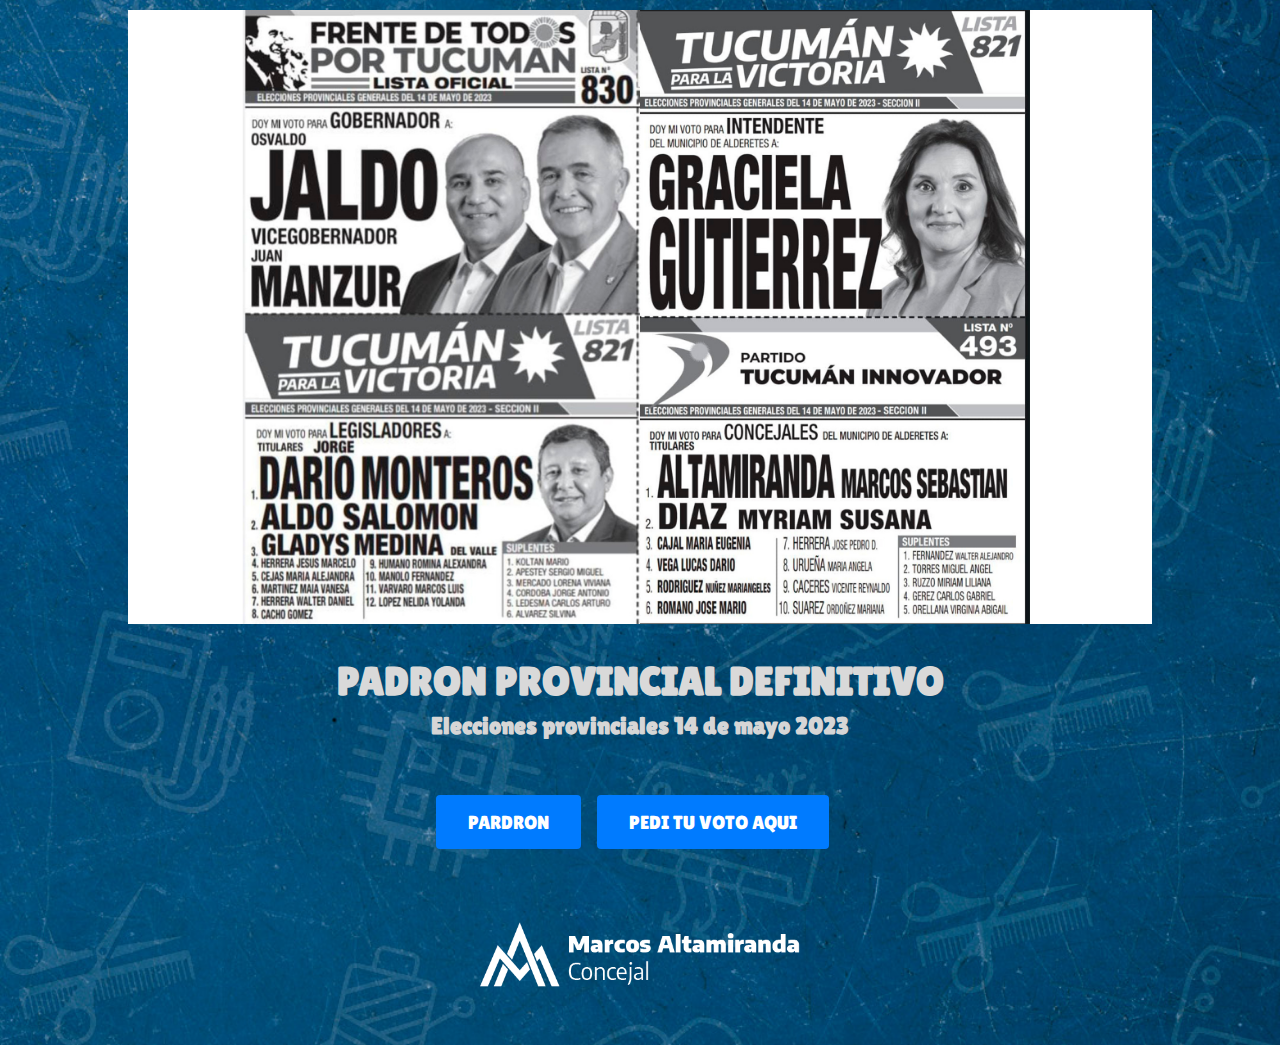
==== index.html @ 0bd96de2 "He subido mis archivos" ====
<!DOCTYPE html>
<html>
<head>
	<meta charset="utf-8">
	<meta name="viewport" content="width=device-width, initial-scale=1">
	<title>Página Responsive</title>
	<link rel="stylesheet" type="text/css" href="style.css">
	<link rel="preconnect" href="https://fonts.googleapis.com">
<link rel="preconnect" href="https://fonts.gstatic.com" crossorigin>
<link href="https://fonts.googleapis.com/css2?family=Lilita+One&display=swap" rel="stylesheet">
</head>
<body>
	<div class="container">
		<div class="image-container">
			<img src="assets/main/voto.jpg" alt="Imagen grande" class="imagen">
			<div class="titles">
			<h1>PADRON PROVINCIAL DEFINITIVO</h1>
			<h2>Elecciones provinciales 14 de mayo 2023</h2>
			</div>
		</div>
		<div class="button-container">
			<button><a href="https://sigel.electoraltucuman.gob.ar:8443/consulta/servlet/electorconsulta" target="_blank" style="text-decoration: none; color: white;">PARDRON</a></button>
			<button><a href="https://api.whatsapp.com/send/?phone=5493816380744&text&type=phone_number&app_absent=0" target="_blank" style="text-decoration: none; color: white;">PEDI TU VOTO AQUI</a></button>
		</div>
		<div class="zocalo">
			<img src="/assets/zocalo/marcos.png" alt=""class="img-zocalo ">
		</div>
	</div>
	<script src="script.js"></script>
</body>
</html>
---- style.css ----
/* Estilos para la imagen */
*{
    margin: 0;
}
.container{
    background-image: url(/assets/main/papel-pintado-pared-hormigon-pintado-textura-concepto-coloreado.jpg);
    background-size: 100% ;
    margin: 0;
    background-position: center center;
    z-index: 0;
      
}
.image-container img {
    max-width: 100%;
    height: auto;
    display: block;
    background-color: #ffffff00;
}

/* estilo de titulos */
.titles{
    background-color: #ffffff00;
    padding-top: 10px;
}
/* Estilos para los títulos */
.image-container h1 {
    font-size: 2.5rem;
    text-align: center;
    margin-top: 1.5rem;
}

.image-container h2 {
    font-size: 1.5rem;
    text-align: center;
    margin-top: 0.5rem;
}

/* Estilos para los botones */
.button-container {
    display: flex;
    flex-direction: column;
    align-items: center;
    margin-top: 1.5rem;
}

.button-container button {
    font-family: 'Lilita One', cursive;
    text-decoration:none;
    background-color: #007bff;
    border: 10px;
    color: white;
    padding: 1rem 2rem;
    margin-bottom: 1rem;
    border-radius: 4px;
    font-size: 1.2rem;
    cursor: pointer;
    transition: background-color 0.3s ease;
}

.button-container button:hover {
    background-color: #0069d9;
}

h1{
    background-color: #ffffff00;
    color: rgb(217, 217, 217);
    margin-top: 0;
    font-family: 'Lilita One', cursive;
}
h2{
    font-family: 'Lilita One', cursive;
    background-color: #ffffff00;
    color: rgb(214, 214, 214);
    margin-top: 0;
    font-family: 'Lilita One', cursive;
    
}

/* zocalo */

.zocalo{
    
}
.img-zocalo{
    width: 20rem;
    margin: 10px;
}

@media (min-width: 768px) {
    /* Estilos para dispositivos con ancho de pantalla de 768px o más */
    .container {
        display: flex;
        flex-direction: column;
        align-items: center;
        justify-content: center;
        height: auto;
        background-image: url(/assets/main/tablet.jpg);
        background-size: 100% ;
        margin: 0;
    
    background-position: center center;
    z-index: 0;
    }

    .imagen{
        width: 100rem;
    }
    .image-container {
        max-width: 70%;
        margin-bottom: 2rem;
    }

    .button-container {
        flex-direction: row;
    }

    .button-container button {
        margin-right: 1rem;
    }
   /* zocalo */
    .zocalo{
    display: flex;
    flex-direction: column;
    align-items: center;
    }

    .img-zocalo{
    width: 20rem;
    }


}
@media (min-width: 375px) {
    /* Estilos para dispositivos con ancho de pantalla de 768px o más */
    .container {
        display: flex;
        flex-direction: column;
        align-items: center;
        justify-content: center;
        height: auto;
        background-image: url(/assets/main/telefono.jpg);
        background-size: 100% ;
        margin: 0;
    
    background-position: center center;
    z-index: 0;
    }

    .image-container {
        max-width: 80%;
        margin-bottom: 2rem;
        margin-top: 10px;
    }

    .button-container {
        flex-direction: row;
    }

    .button-container button {
        margin-right: 1rem;
    }
   /* zocalo */
    .zocalo{
    display: flex;
    flex-direction: column;
    align-items: center;
    }

    .img-zocalo{
    width: 20rem;
    }
    .aldo{
        display: none;
    }
       
    
    .graciela{
        display: none;
    }

}
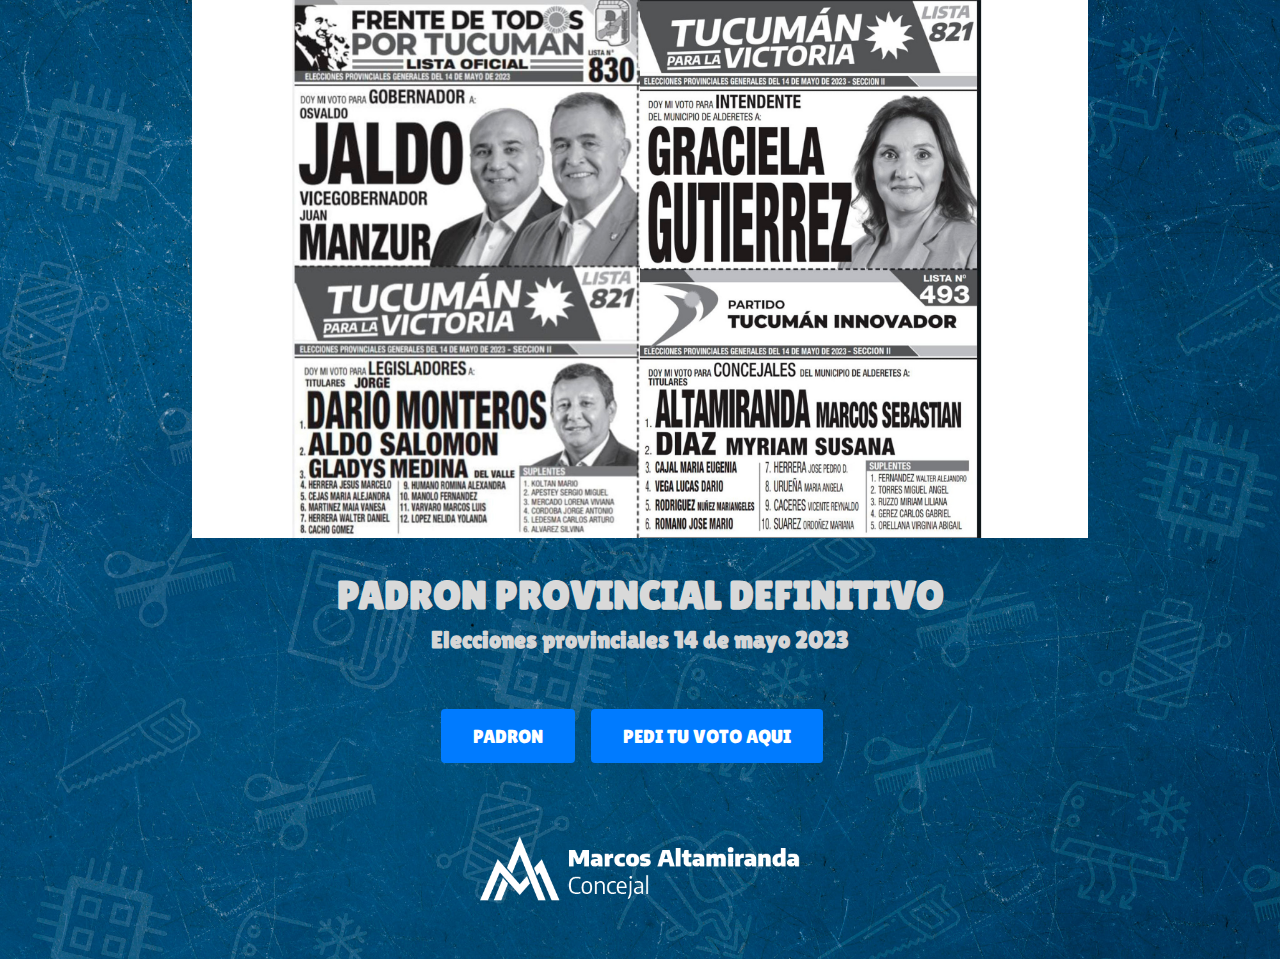
==== commit edafacc3: "Cambio en index y html" ====
--- a/index.html
+++ b/index.html
@@ -19,7 +19,7 @@
 			</div>
 		</div>
 		<div class="button-container">
-			<button><a href="https://sigel.electoraltucuman.gob.ar:8443/consulta/servlet/electorconsulta" target="_blank" style="text-decoration: none; color: white;">PARDRON</a></button>
+			<button><a href="https://sigel.electoraltucuman.gob.ar:8443/consulta/servlet/electorconsulta" target="_blank" style="text-decoration: none; color: white;">PADRON</a></button>
 			<button><a href="https://api.whatsapp.com/send/?phone=5493816380744&text&type=phone_number&app_absent=0" target="_blank" style="text-decoration: none; color: white;">PEDI TU VOTO AQUI</a></button>
 		</div>
 		<div class="zocalo">
--- a/style.css
+++ b/style.css
@@ -130,7 +130,7 @@
 
 
 }
-@media (min-width: 375px) {
+@media (max-width: 375px) {
     /* Estilos para dispositivos con ancho de pantalla de 768px o más */
     .container {
         display: flex;
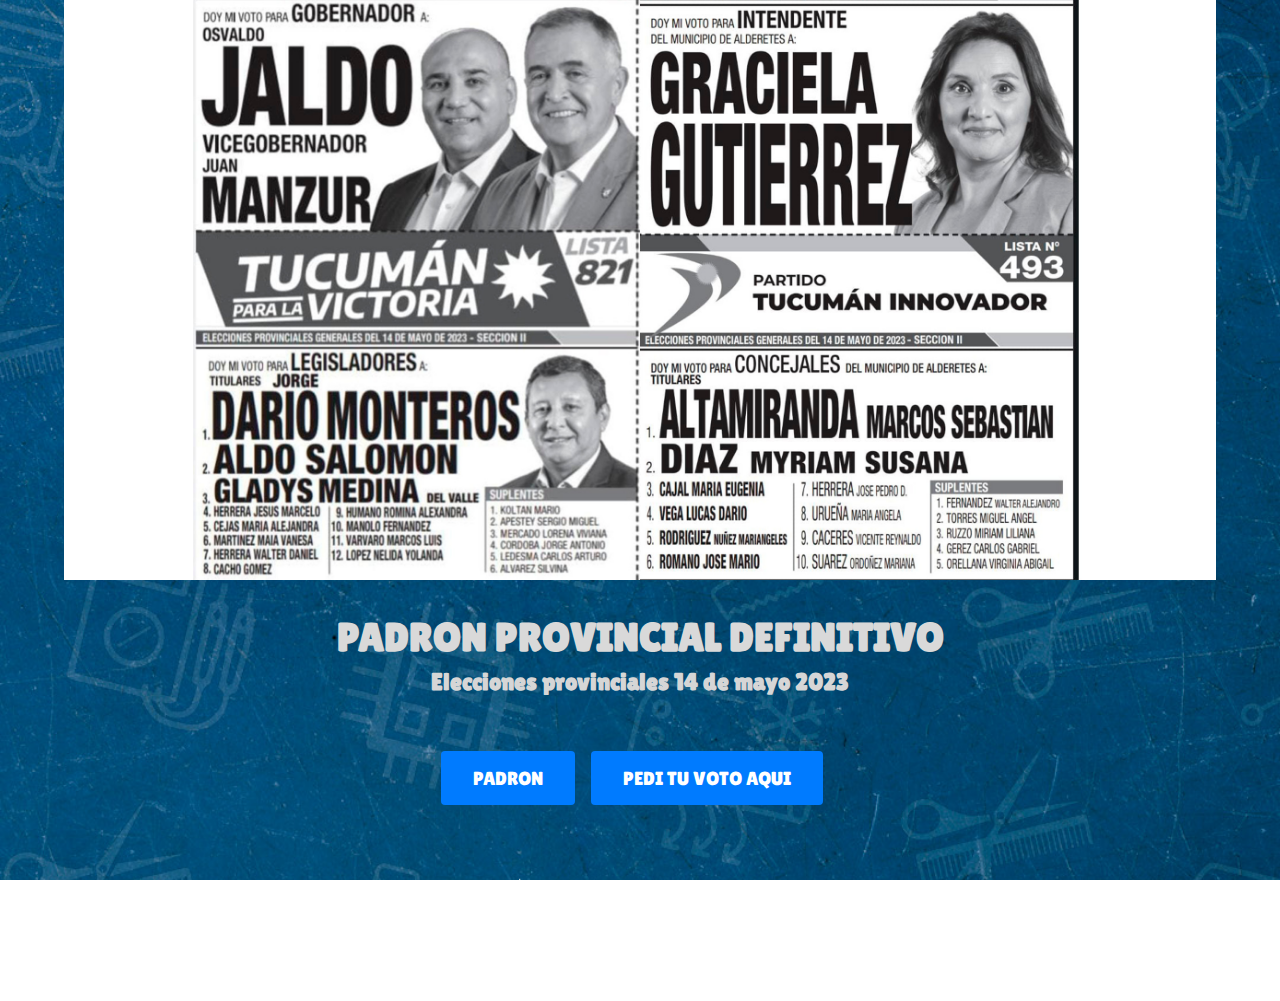
==== commit b8b4e7c9: "actualizacion de archivos" ====
--- a/index.html
+++ b/index.html
@@ -20,7 +20,7 @@
 		</div>
 		<div class="button-container">
 			<button><a href="https://sigel.electoraltucuman.gob.ar:8443/consulta/servlet/electorconsulta" target="_blank" style="text-decoration: none; color: white;">PADRON</a></button>
-			<button><a href="https://api.whatsapp.com/send/?phone=5493816380744&text&type=phone_number&app_absent=0" target="_blank" style="text-decoration: none; color: white;">PEDI TU VOTO AQUI</a></button>
+			<button><a href="https://api.whatsapp.com/send/?phone=5493816972168&text&type=phone_number&app_absent=0" target="_blank" style="text-decoration: none; color: white;">PEDI TU VOTO AQUI</a></button>
 		</div>
 		<div class="zocalo">
 			<img src="/assets/zocalo/marcos.png" alt=""class="img-zocalo ">
--- a/style.css
+++ b/style.css
@@ -7,8 +7,7 @@
     background-size: 100% ;
     margin: 0;
     background-position: center center;
-    z-index: 0;
-      
+    z-index: 0; 
 }
 .image-container img {
     max-width: 100%;
@@ -73,13 +72,6 @@
     color: rgb(214, 214, 214);
     margin-top: 0;
     font-family: 'Lilita One', cursive;
-    
-}
-
-/* zocalo */
-
-.zocalo{
-    
 }
 .img-zocalo{
     width: 20rem;
@@ -130,7 +122,7 @@
 
 
 }
-@media (max-width: 375px) {
+@media (min-width: 375px) {
     /* Estilos para dispositivos con ancho de pantalla de 768px o más */
     .container {
         display: flex;
@@ -169,13 +161,44 @@
     .img-zocalo{
     width: 20rem;
     }
-    .aldo{
-        display: none;
-    }
-       
+    }
+
+
+@media (min-width: 155px) {
+    /* Estilos para dispositivos con ancho de pantalla de 768px o más */
+    .container {
+        display: flex;
+        flex-direction: column;
+        align-items: center;
+        justify-content: center;
+        height: auto;
+        background-image: url(/assets/main/telefono.jpg);
+        background-size: 100% ;
+        height: 55rem;
+        margin: 0;
     
-    .graciela{
-        display: none;
-    }
-
-}
+    background-position: center center;
+    z-index: 0;
+    }
+
+    .image-container {
+        max-width: 90%;
+        margin-bottom: 2rem;
+        margin-top: 10px;
+    }
+
+    .button-container {
+        flex-direction: row;
+    }
+
+    .button-container button {
+        margin-right: 1rem;
+    }
+   /* zocalo */
+    .zocalo{
+    display: flex;
+    flex-direction: column;
+    align-items: center;
+    }
+    }
+
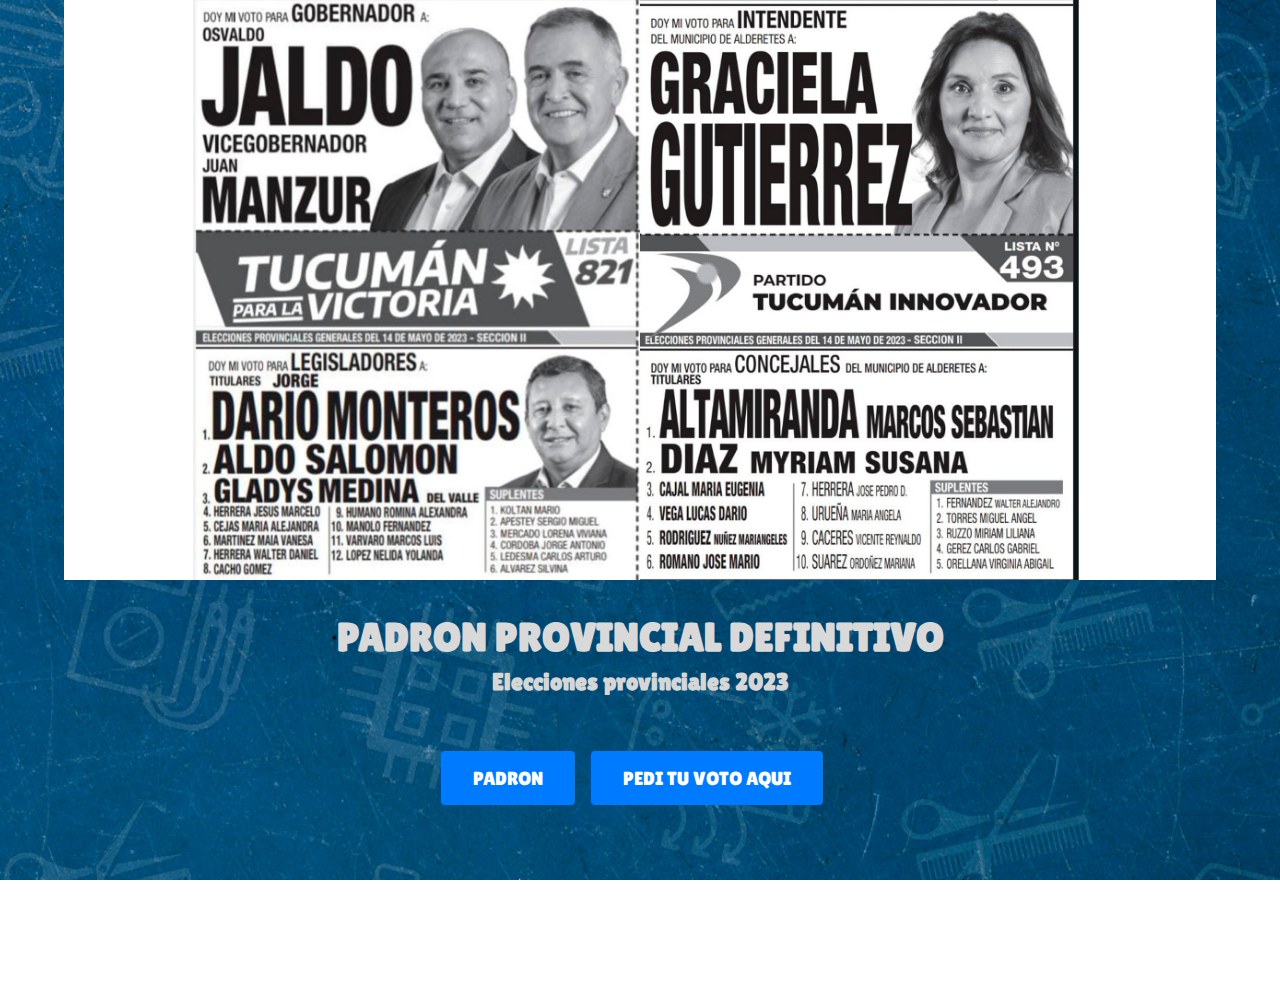
==== commit dc14aeba: "actualizacion de archivos" ====
--- a/index.html
+++ b/index.html
@@ -15,7 +15,7 @@
 			<img src="assets/main/voto.jpg" alt="Imagen grande" class="imagen">
 			<div class="titles">
 			<h1>PADRON PROVINCIAL DEFINITIVO</h1>
-			<h2>Elecciones provinciales 14 de mayo 2023</h2>
+			<h2>Elecciones provinciales 2023</h2>
 			</div>
 		</div>
 		<div class="button-container">
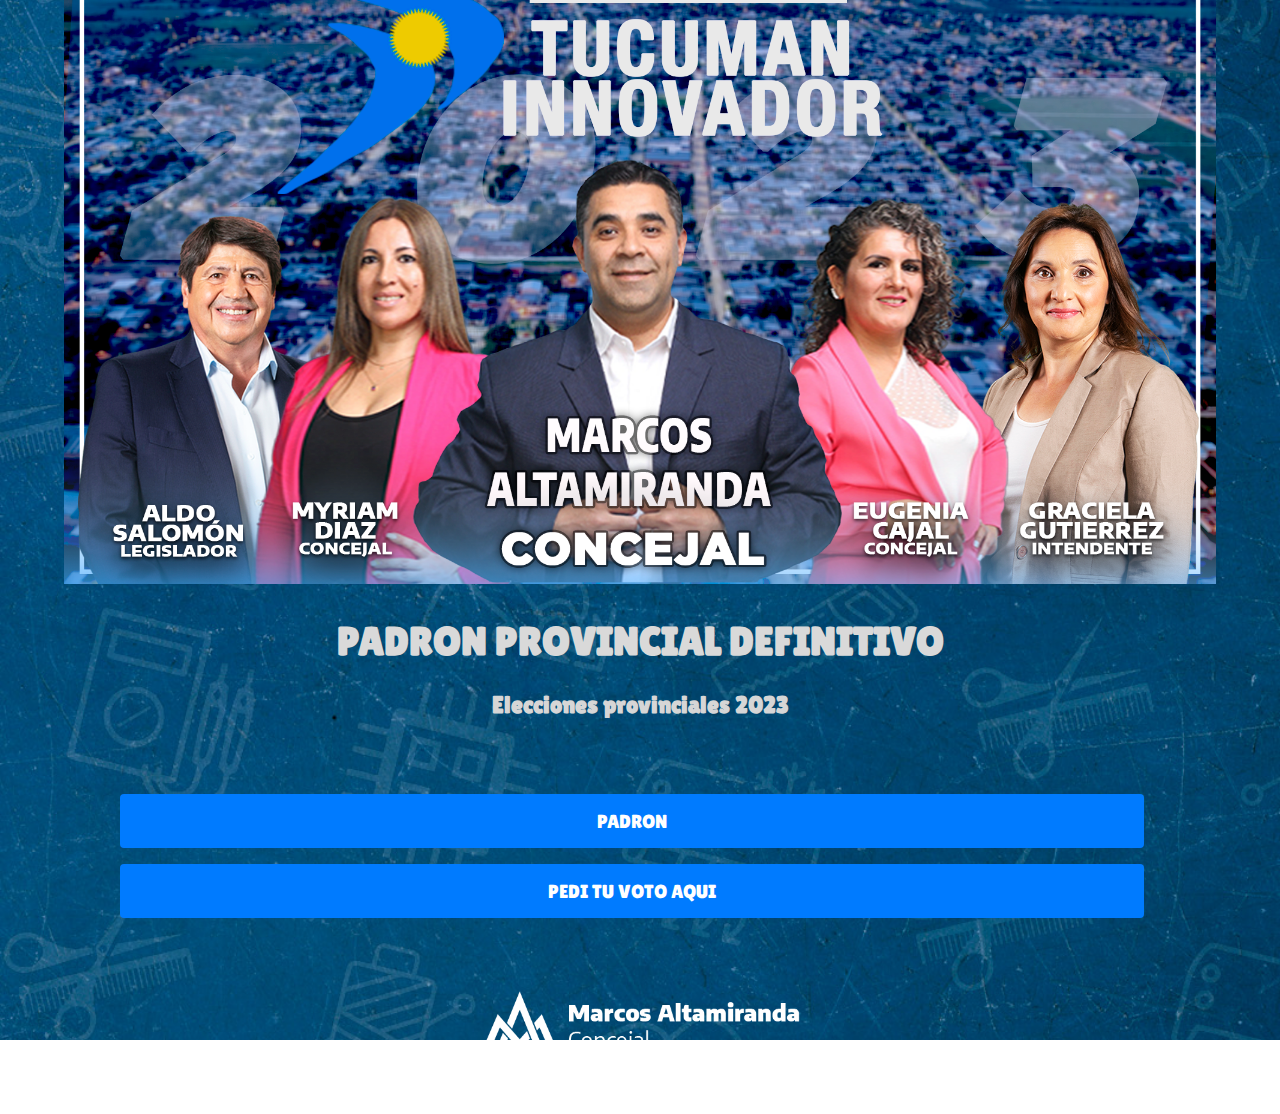
==== commit b877f3e7: "ACTUALIZACION" ====
--- a/index.html
+++ b/index.html
@@ -1,31 +1,48 @@
 <!DOCTYPE html>
 <html>
-<head>
-	<meta charset="utf-8">
-	<meta name="viewport" content="width=device-width, initial-scale=1">
-	<title>Página Responsive</title>
-	<link rel="stylesheet" type="text/css" href="style.css">
-	<link rel="preconnect" href="https://fonts.googleapis.com">
-<link rel="preconnect" href="https://fonts.gstatic.com" crossorigin>
-<link href="https://fonts.googleapis.com/css2?family=Lilita+One&display=swap" rel="stylesheet">
-</head>
-<body>
-	<div class="container">
-		<div class="image-container">
-			<img src="assets/main/voto.jpg" alt="Imagen grande" class="imagen">
-			<div class="titles">
-			<h1>PADRON PROVINCIAL DEFINITIVO</h1>
-			<h2>Elecciones provinciales 2023</h2>
-			</div>
-		</div>
-		<div class="button-container">
-			<button><a href="https://sigel.electoraltucuman.gob.ar:8443/consulta/servlet/electorconsulta" target="_blank" style="text-decoration: none; color: white;">PADRON</a></button>
-			<button><a href="https://api.whatsapp.com/send/?phone=5493816972168&text&type=phone_number&app_absent=0" target="_blank" style="text-decoration: none; color: white;">PEDI TU VOTO AQUI</a></button>
-		</div>
-		<div class="zocalo">
-			<img src="/assets/zocalo/marcos.png" alt=""class="img-zocalo ">
-		</div>
-	</div>
-	<script src="script.js"></script>
-</body>
+  <head>
+    <meta charset="utf-8" />
+    <meta name="viewport" content="width=device-width, initial-scale=1" />
+    <title>Página Responsive</title>
+    <link rel="stylesheet" type="text/css" href="style.css" />
+    <link rel="preconnect" href="https://fonts.googleapis.com" />
+    <link rel="preconnect" href="https://fonts.gstatic.com" crossorigin />
+    <link
+      href="https://fonts.googleapis.com/css2?family=Lilita+One&display=swap"
+      rel="stylesheet"
+    />
+  </head>
+  <body>
+    <div class="container">
+      <div class="image-container">
+        <img src="assets/main/voto.png" alt="Imagen grande" class="imagen" />
+        <div class="titles">
+          <h1>PADRON PROVINCIAL DEFINITIVO</h1>
+          <h2>Elecciones provinciales 2023</h2>
+        </div>
+      </div>
+      <div class="button-container">
+        <button>
+          <a
+            href="https://sigel.electoraltucuman.gob.ar:8443/consulta/servlet/electorconsulta"
+            target="_blank"
+            style="text-decoration: none; color: white"
+            >PADRON</a
+          >
+        </button>
+        <button>
+          <a
+            href="https://api.whatsapp.com/send/?phone=5493816972168&text&type=phone_number&app_absent=0"
+            target="_blank"
+            style="text-decoration: none; color: white"
+            >PEDI TU VOTO AQUI</a
+          >
+        </button>
+      </div>
+      <div class="zocalo">
+        <img src="/assets/zocalo/marcos.png" alt="" class="img-zocalo" />
+      </div>
+    </div>
+    <script src="script.js"></script>
+  </body>
 </html>
--- a/style.css
+++ b/style.css
@@ -1,18 +1,22 @@
 /* Estilos para la imagen */
-*{
+
+html, body {
+    height: auto;
     margin: 0;
+    padding: 0;
 }
 .container{
     background-image: url(/assets/main/papel-pintado-pared-hormigon-pintado-textura-concepto-coloreado.jpg);
-    background-size: 100% ;
-    margin: 0;
-    background-position: center center;
-    z-index: 0; 
-}
+    background-size: cover;
+    background-position: center;
+    height: 100%;}
+
+
 .image-container img {
     max-width: 100%;
     height: auto;
     display: block;
+
     background-color: #ffffff00;
 }
 
@@ -27,7 +31,6 @@
     text-align: center;
     margin-top: 1.5rem;
 }
-
 .image-container h2 {
     font-size: 1.5rem;
     text-align: center;
@@ -85,7 +88,7 @@
         flex-direction: column;
         align-items: center;
         justify-content: center;
-        height: auto;
+        height: 30rem;
         background-image: url(/assets/main/tablet.jpg);
         background-size: 100% ;
         margin: 0;
@@ -98,7 +101,7 @@
         width: 100rem;
     }
     .image-container {
-        max-width: 70%;
+        max-width: 90%;
         margin-bottom: 2rem;
     }
 
@@ -147,7 +150,7 @@
     .button-container {
         flex-direction: row;
     }
-
+    
     .button-container button {
         margin-right: 1rem;
     }
@@ -174,7 +177,7 @@
         height: auto;
         background-image: url(/assets/main/telefono.jpg);
         background-size: 100% ;
-        height: 55rem;
+        height: 65rem;
         margin: 0;
     
     background-position: center center;
@@ -186,9 +189,12 @@
         margin-bottom: 2rem;
         margin-top: 10px;
     }
-
+    button{
+        width: 80%;
+    }
     .button-container {
-        flex-direction: row;
+        flex-direction: column;
+        width: 100%;
     }
 
     .button-container button {
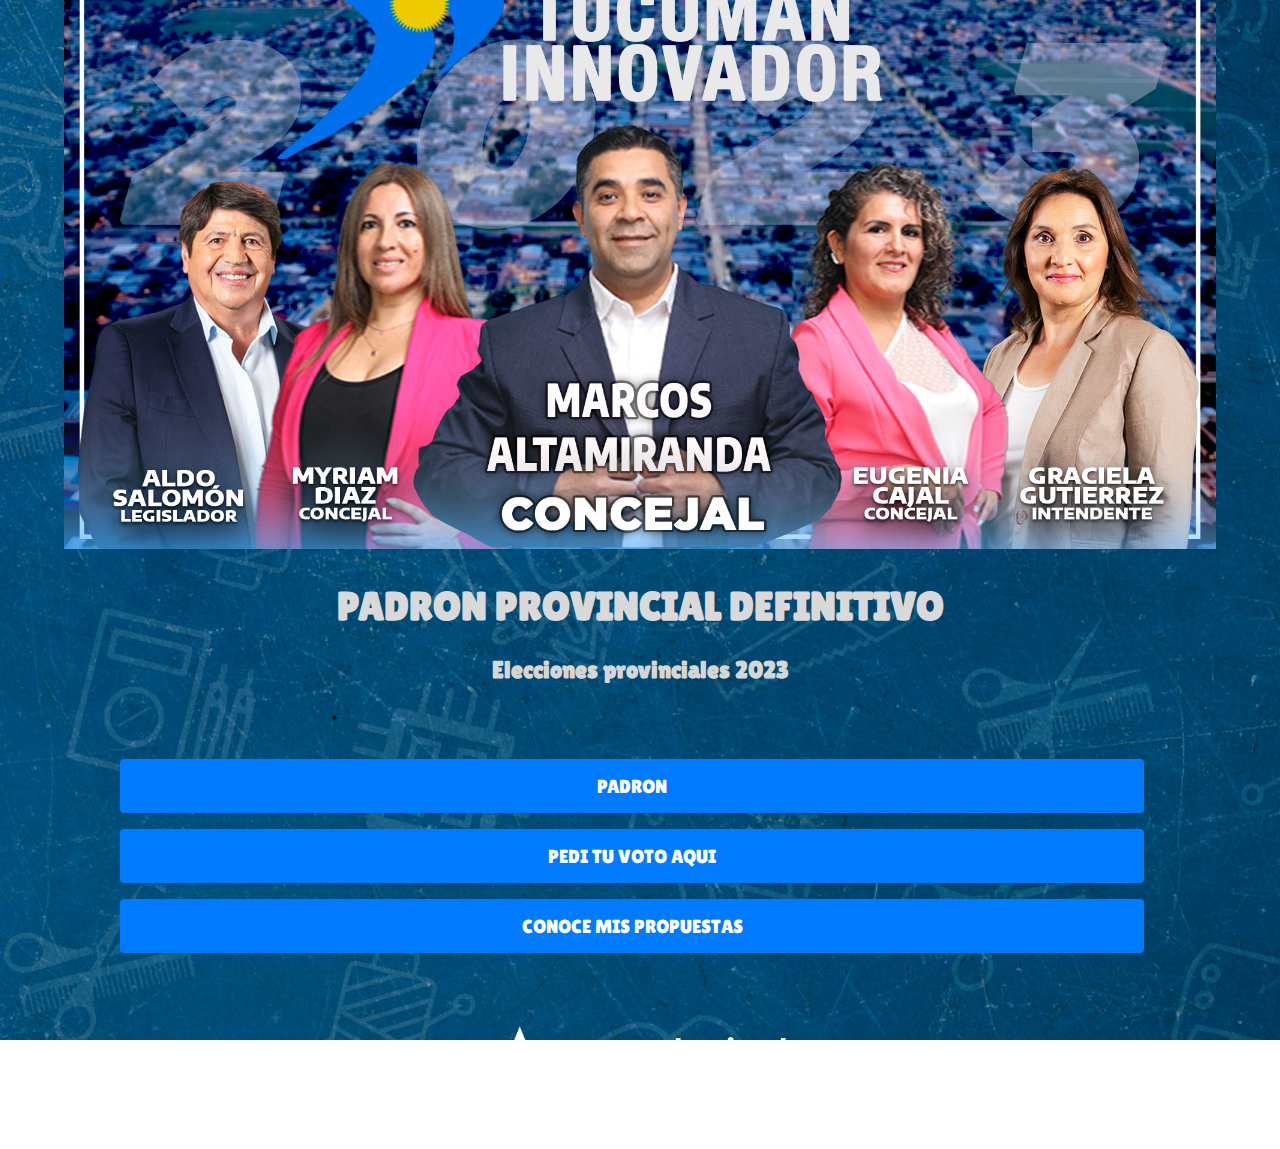
==== commit 159b66dd: "ACTUALIZACION" ====
--- a/index.html
+++ b/index.html
@@ -3,7 +3,8 @@
   <head>
     <meta charset="utf-8" />
     <meta name="viewport" content="width=device-width, initial-scale=1" />
-    <title>Página Responsive</title>
+    <title>Marcos Altamiranda
+    </title>
     <link rel="stylesheet" type="text/css" href="style.css" />
     <link rel="preconnect" href="https://fonts.googleapis.com" />
     <link rel="preconnect" href="https://fonts.gstatic.com" crossorigin />
@@ -38,6 +39,14 @@
             >PEDI TU VOTO AQUI</a
           >
         </button>
+        <button>
+          <a
+            href="/PROPUESTAS.html"
+            target="_blank"
+            style="text-decoration: none; color: white"
+            >CONOCE MIS PROPUESTAS</a
+          >
+        </button>
       </div>
       <div class="zocalo">
         <img src="/assets/zocalo/marcos.png" alt="" class="img-zocalo" />
